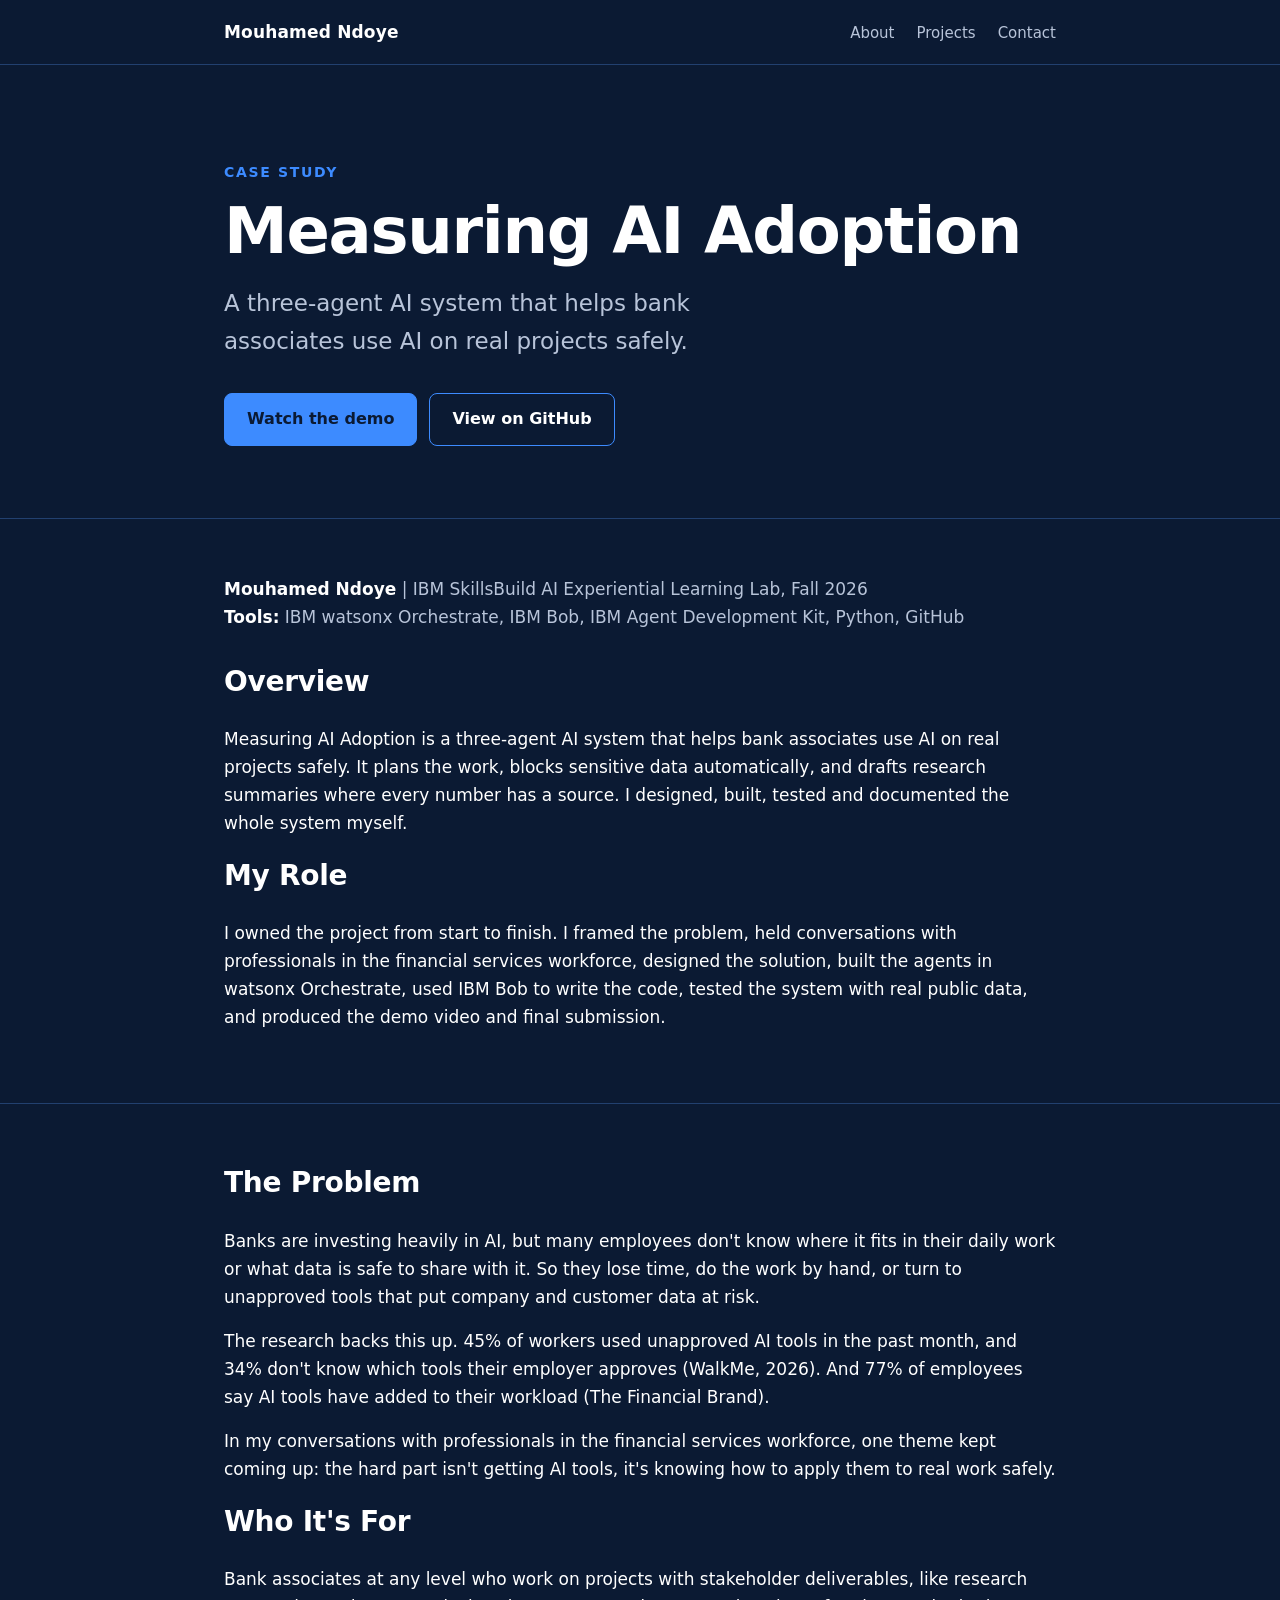
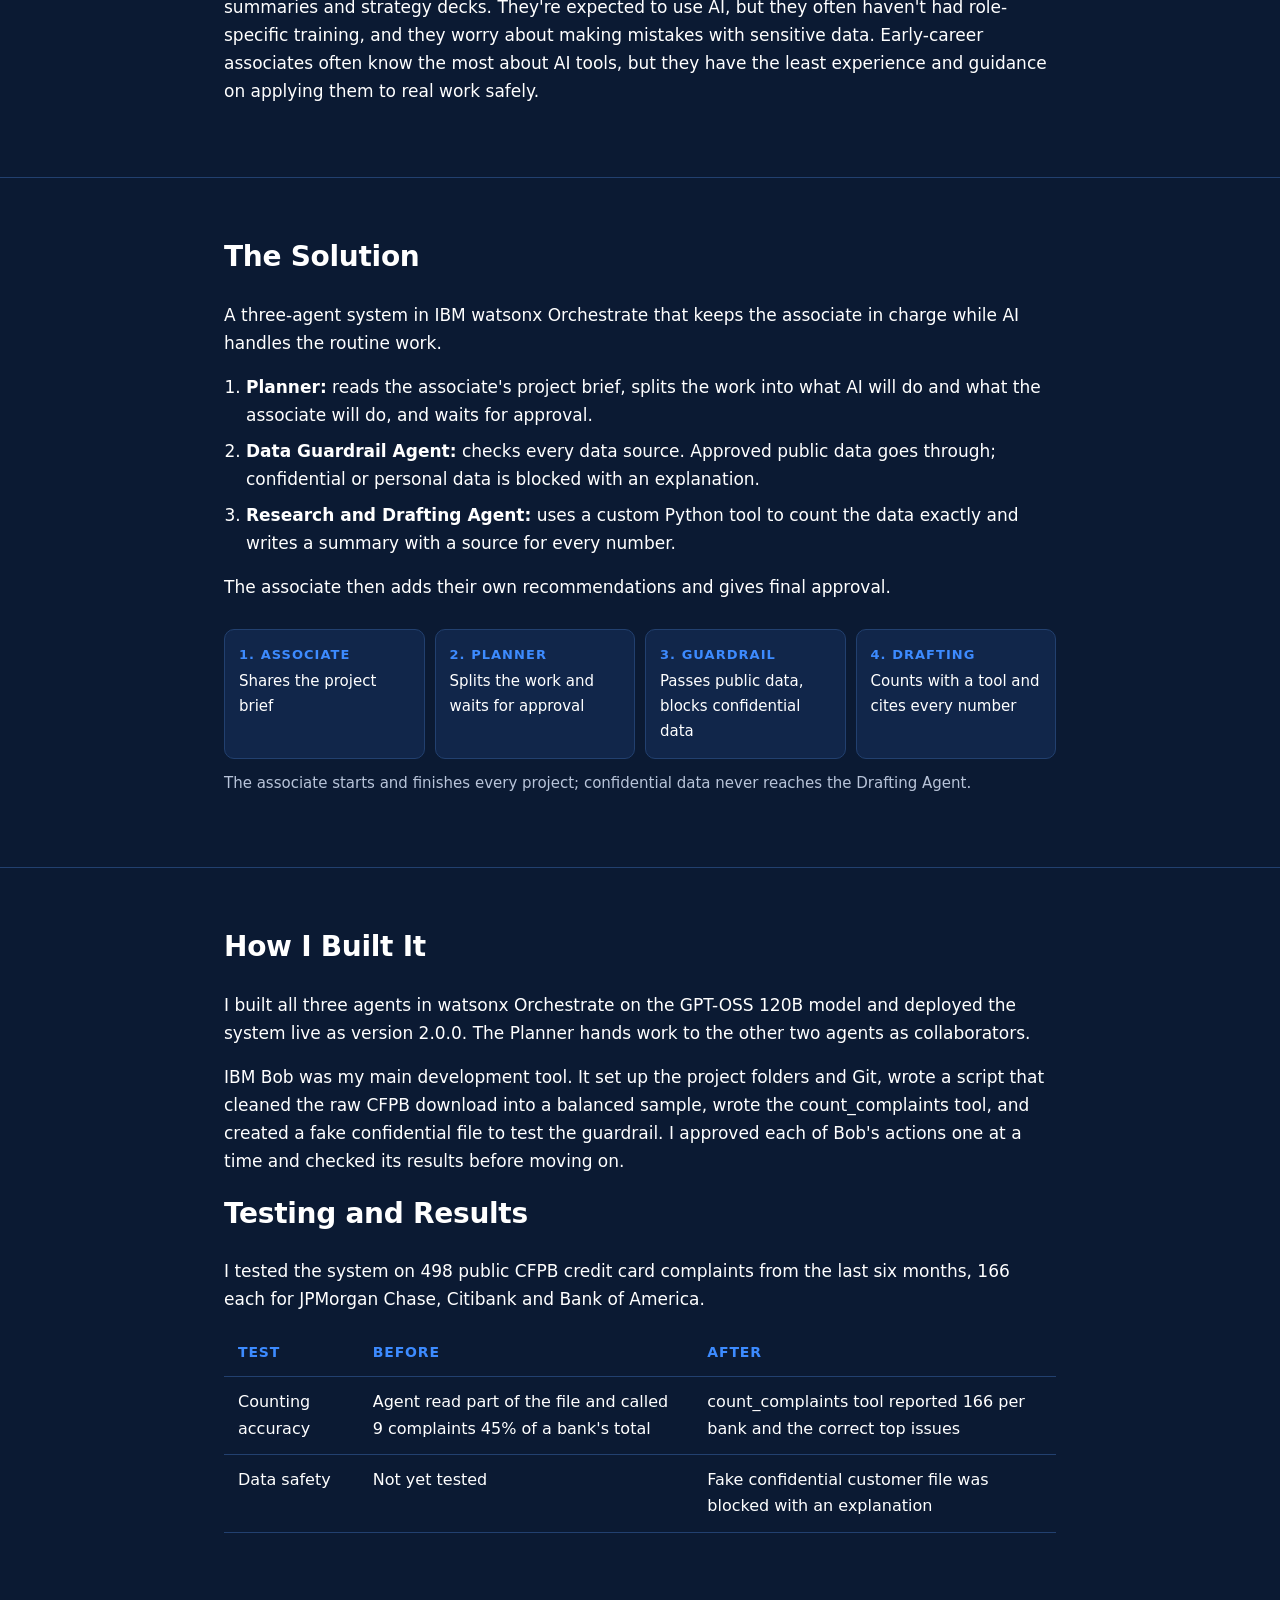
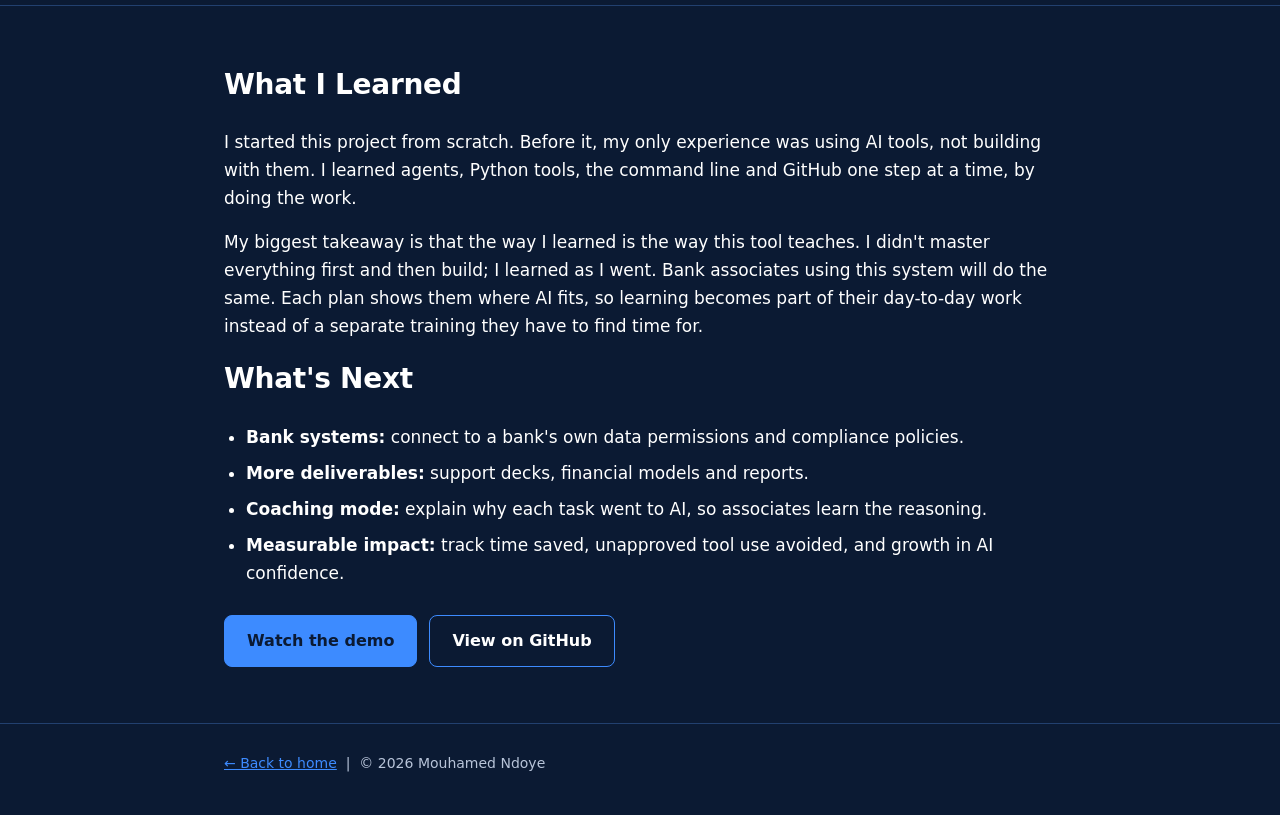
==== case-study.html @ 70a5a9fd "Add files via upload" ====
<!DOCTYPE html>
<html lang="en">
<head>
  <meta charset="UTF-8">
  <meta name="viewport" content="width=device-width, initial-scale=1">
  <title>Measuring AI Adoption | Mouhamed Ndoye</title>
  <meta name="description" content="Case study: a three-agent AI system in IBM watsonx Orchestrate that helps bank associates use AI safely.">
  <link rel="stylesheet" href="style.css">
</head>
<body>
  <nav>
    <div class="wrap">
      <a class="brand" href="index.html">Mouhamed Ndoye</a>
      <ul>
        <li><a href="index.html#about">About</a></li>
        <li><a href="index.html#projects">Projects</a></li>
        <li><a href="index.html#contact">Contact</a></li>
      </ul>
    </div>
  </nav>

  <header class="hero">
    <div class="wrap">
      <p class="eyebrow">Case Study</p>
      <h1>Measuring AI Adoption</h1>
      <p class="lede">A three-agent AI system that helps bank associates use AI on real projects safely.</p>
      <div class="buttons">
        <a class="btn btn-primary" href="https://youtu.be/lvUOonhr5vI" target="_blank" rel="noopener">Watch the demo</a>
        <a class="btn btn-ghost" href="https://github.com/mouhamedrndoye-glitch/measuring-ai-adoption" target="_blank" rel="noopener">View on GitHub</a>
      </div>
    </div>
  </header>

  <main class="case">
    <section>
      <div class="wrap">
        <p class="meta"><strong>Mouhamed Ndoye</strong> | IBM SkillsBuild AI Experiential Learning Lab, Fall 2026<br>
        <strong>Tools:</strong> IBM watsonx Orchestrate, IBM Bob, IBM Agent Development Kit, Python, GitHub</p>

        <h2>Overview</h2>
        <p>Measuring AI Adoption is a three-agent AI system that helps bank associates use AI on real projects safely. It plans the work, blocks sensitive data automatically, and drafts research summaries where every number has a source. I designed, built, tested and documented the whole system myself.</p>

        <h2>My Role</h2>
        <p>I owned the project from start to finish. I framed the problem, held conversations with professionals in the financial services workforce, designed the solution, built the agents in watsonx Orchestrate, used IBM Bob to write the code, tested the system with real public data, and produced the demo video and final submission.</p>
      </div>
    </section>

    <section>
      <div class="wrap">
        <h2>The Problem</h2>
        <p>Banks are investing heavily in AI, but many employees don't know where it fits in their daily work or what data is safe to share with it. So they lose time, do the work by hand, or turn to unapproved tools that put company and customer data at risk.</p>
        <p>The research backs this up. 45% of workers used unapproved AI tools in the past month, and 34% don't know which tools their employer approves (WalkMe, 2026). And 77% of employees say AI tools have added to their workload (The Financial Brand).</p>
        <p>In my conversations with professionals in the financial services workforce, one theme kept coming up: the hard part isn't getting AI tools, it's knowing how to apply them to real work safely.</p>

        <h2>Who It's For</h2>
        <p>Bank associates at any level who work on projects with stakeholder deliverables, like research summaries and strategy decks. They're expected to use AI, but they often haven't had role-specific training, and they worry about making mistakes with sensitive data. Early-career associates often know the most about AI tools, but they have the least experience and guidance on applying them to real work safely.</p>
      </div>
    </section>

    <section>
      <div class="wrap">
        <h2>The Solution</h2>
        <p>A three-agent system in IBM watsonx Orchestrate that keeps the associate in charge while AI handles the routine work.</p>
        <ol>
          <li><strong>Planner:</strong> reads the associate's project brief, splits the work into what AI will do and what the associate will do, and waits for approval.</li>
          <li><strong>Data Guardrail Agent:</strong> checks every data source. Approved public data goes through; confidential or personal data is blocked with an explanation.</li>
          <li><strong>Research and Drafting Agent:</strong> uses a custom Python tool to count the data exactly and writes a summary with a source for every number.</li>
        </ol>
        <p>The associate then adds their own recommendations and gives final approval.</p>

        <div class="flow" aria-label="How the system works">
          <div class="step"><b>1. Associate</b>Shares the project brief</div>
          <div class="step"><b>2. Planner</b>Splits the work and waits for approval</div>
          <div class="step"><b>3. Guardrail</b>Passes public data, blocks confidential data</div>
          <div class="step"><b>4. Drafting</b>Counts with a tool and cites every number</div>
        </div>
        <p class="caption">The associate starts and finishes every project; confidential data never reaches the Drafting Agent.</p>
      </div>
    </section>

    <section>
      <div class="wrap">
        <h2>How I Built It</h2>
        <p>I built all three agents in watsonx Orchestrate on the GPT-OSS 120B model and deployed the system live as version 2.0.0. The Planner hands work to the other two agents as collaborators.</p>
        <p>IBM Bob was my main development tool. It set up the project folders and Git, wrote a script that cleaned the raw CFPB download into a balanced sample, wrote the count_complaints tool, and created a fake confidential file to test the guardrail. I approved each of Bob's actions one at a time and checked its results before moving on.</p>

        <h2>Testing and Results</h2>
        <p>I tested the system on 498 public CFPB credit card complaints from the last six months, 166 each for JPMorgan Chase, Citibank and Bank of America.</p>
        <table>
          <thead>
            <tr><th>Test</th><th>Before</th><th>After</th></tr>
          </thead>
          <tbody>
            <tr>
              <td>Counting accuracy</td>
              <td>Agent read part of the file and called 9 complaints 45% of a bank's total</td>
              <td>count_complaints tool reported 166 per bank and the correct top issues</td>
            </tr>
            <tr>
              <td>Data safety</td>
              <td>Not yet tested</td>
              <td>Fake confidential customer file was blocked with an explanation</td>
            </tr>
          </tbody>
        </table>
      </div>
    </section>

    <section>
      <div class="wrap">
        <h2>What I Learned</h2>
        <p>I started this project from scratch. Before it, my only experience was using AI tools, not building with them. I learned agents, Python tools, the command line and GitHub one step at a time, by doing the work.</p>
        <p>My biggest takeaway is that the way I learned is the way this tool teaches. I didn't master everything first and then build; I learned as I went. Bank associates using this system will do the same. Each plan shows them where AI fits, so learning becomes part of their day-to-day work instead of a separate training they have to find time for.</p>

        <h2>What's Next</h2>
        <ul>
          <li><strong>Bank systems:</strong> connect to a bank's own data permissions and compliance policies.</li>
          <li><strong>More deliverables:</strong> support decks, financial models and reports.</li>
          <li><strong>Coaching mode:</strong> explain why each task went to AI, so associates learn the reasoning.</li>
          <li><strong>Measurable impact:</strong> track time saved, unapproved tool use avoided, and growth in AI confidence.</li>
        </ul>

        <div class="buttons" style="margin-top:28px">
          <a class="btn btn-primary" href="https://youtu.be/lvUOonhr5vI" target="_blank" rel="noopener">Watch the demo</a>
          <a class="btn btn-ghost" href="https://github.com/mouhamedrndoye-glitch/measuring-ai-adoption" target="_blank" rel="noopener">View on GitHub</a>
        </div>
      </div>
    </section>
  </main>

  <footer>
    <div class="wrap"><a href="index.html">&larr; Back to home</a> &nbsp;|&nbsp; &copy; 2026 Mouhamed Ndoye</div>
  </footer>
</body>
</html>
---- style.css ----
:root {
  --bg: #0b1a33;
  --bg-2: #11264a;
  --line: #22406f;
  --text: #ffffff;
  --muted: #b8c4d9;
  --accent: #3d8bff;
  --accent-ink: #0b1a33;
}

* { box-sizing: border-box; }

html { scroll-behavior: smooth; }

body {
  margin: 0;
  background: var(--bg);
  color: var(--text);
  font-family: "Inter", system-ui, -apple-system, "Segoe UI", Roboto, sans-serif;
  font-size: 17px;
  line-height: 1.65;
}

a { color: var(--accent); }

.wrap {
  max-width: 880px;
  margin: 0 auto;
  padding: 0 24px;
}

/* Navigation */
nav {
  border-bottom: 1px solid var(--line);
}
nav .wrap {
  display: flex;
  align-items: center;
  justify-content: space-between;
  gap: 16px;
  padding-top: 18px;
  padding-bottom: 18px;
}
nav .brand {
  color: var(--text);
  font-weight: 700;
  text-decoration: none;
  letter-spacing: 0.01em;
}
nav ul {
  list-style: none;
  display: flex;
  gap: 22px;
  margin: 0;
  padding: 0;
}
nav ul a {
  color: var(--muted);
  text-decoration: none;
  font-size: 15px;
}
nav ul a:hover { color: var(--text); }

/* Hero */
.hero {
  padding: 96px 0 72px;
}
.eyebrow {
  color: var(--accent);
  font-size: 14px;
  font-weight: 600;
  letter-spacing: 0.12em;
  text-transform: uppercase;
  margin: 0 0 14px;
}
h1 {
  font-size: clamp(40px, 7vw, 64px);
  line-height: 1.05;
  margin: 0 0 20px;
  letter-spacing: -0.02em;
}
.lede {
  font-size: clamp(19px, 2.6vw, 23px);
  color: var(--muted);
  max-width: 34ch;
  margin: 0 0 32px;
}

/* Sections */
section { padding: 56px 0; border-top: 1px solid var(--line); }
h2 {
  font-size: 28px;
  margin: 0 0 20px;
  letter-spacing: -0.01em;
}
h3 { font-size: 21px; margin: 0 0 8px; }
p { margin: 0 0 16px; }
.muted { color: var(--muted); }

/* Buttons */
.buttons { display: flex; flex-wrap: wrap; gap: 12px; }
.btn {
  display: inline-block;
  padding: 12px 22px;
  border-radius: 8px;
  font-weight: 600;
  font-size: 16px;
  text-decoration: none;
  border: 1.5px solid var(--accent);
  transition: background 0.15s, color 0.15s;
}
.btn-primary { background: var(--accent); color: var(--accent-ink); }
.btn-primary:hover { background: #6aa6ff; border-color: #6aa6ff; }
.btn-ghost { background: transparent; color: var(--text); }
.btn-ghost:hover { background: var(--accent); color: var(--accent-ink); }

/* Project card */
.card {
  display: block;
  background: var(--bg-2);
  border: 1px solid var(--line);
  border-radius: 14px;
  padding: 28px;
  color: var(--text);
  text-decoration: none;
  transition: border-color 0.15s, transform 0.15s;
}
.card:hover { border-color: var(--accent); transform: translateY(-2px); }
.card p { color: var(--muted); }
.tags { display: flex; flex-wrap: wrap; gap: 8px; margin: 18px 0; }
.tag {
  font-size: 13px;
  padding: 4px 10px;
  border-radius: 999px;
  border: 1px solid var(--line);
  color: var(--muted);
}
.card .more { color: var(--accent); font-weight: 600; }

/* Contact list */
.contact { list-style: none; padding: 0; margin: 0 0 24px; }
.contact li { margin-bottom: 8px; }
.contact span { color: var(--muted); display: inline-block; min-width: 90px; }

/* Case study */
.meta { color: var(--muted); margin-bottom: 28px; }
.meta strong { color: var(--text); }
.case ol, .case ul { padding-left: 22px; margin: 0 0 16px; }
.case li { margin-bottom: 8px; }

.flow {
  display: grid;
  grid-template-columns: repeat(4, 1fr);
  gap: 10px;
  margin: 28px 0 12px;
}
.step {
  background: var(--bg-2);
  border: 1px solid var(--line);
  border-radius: 10px;
  padding: 14px;
  font-size: 15px;
}
.step b { display: block; color: var(--accent); font-size: 13px; letter-spacing: 0.08em; text-transform: uppercase; margin-bottom: 4px; }
.caption { font-size: 15px; color: var(--muted); }

table {
  width: 100%;
  border-collapse: collapse;
  margin: 8px 0 16px;
  font-size: 16px;
}
th, td {
  text-align: left;
  vertical-align: top;
  padding: 12px 14px;
  border-bottom: 1px solid var(--line);
}
th { color: var(--accent); font-size: 14px; text-transform: uppercase; letter-spacing: 0.06em; }

footer {
  border-top: 1px solid var(--line);
  padding: 28px 0 40px;
  color: var(--muted);
  font-size: 14px;
}

/* Phones */
@media (max-width: 640px) {
  body { font-size: 16px; }
  .wrap { padding: 0 16px; }
  nav ul { gap: 14px; }
  .hero { padding: 64px 0 48px; }
  .flow { grid-template-columns: 1fr 1fr; }
  th, td { padding: 10px 8px; }
}
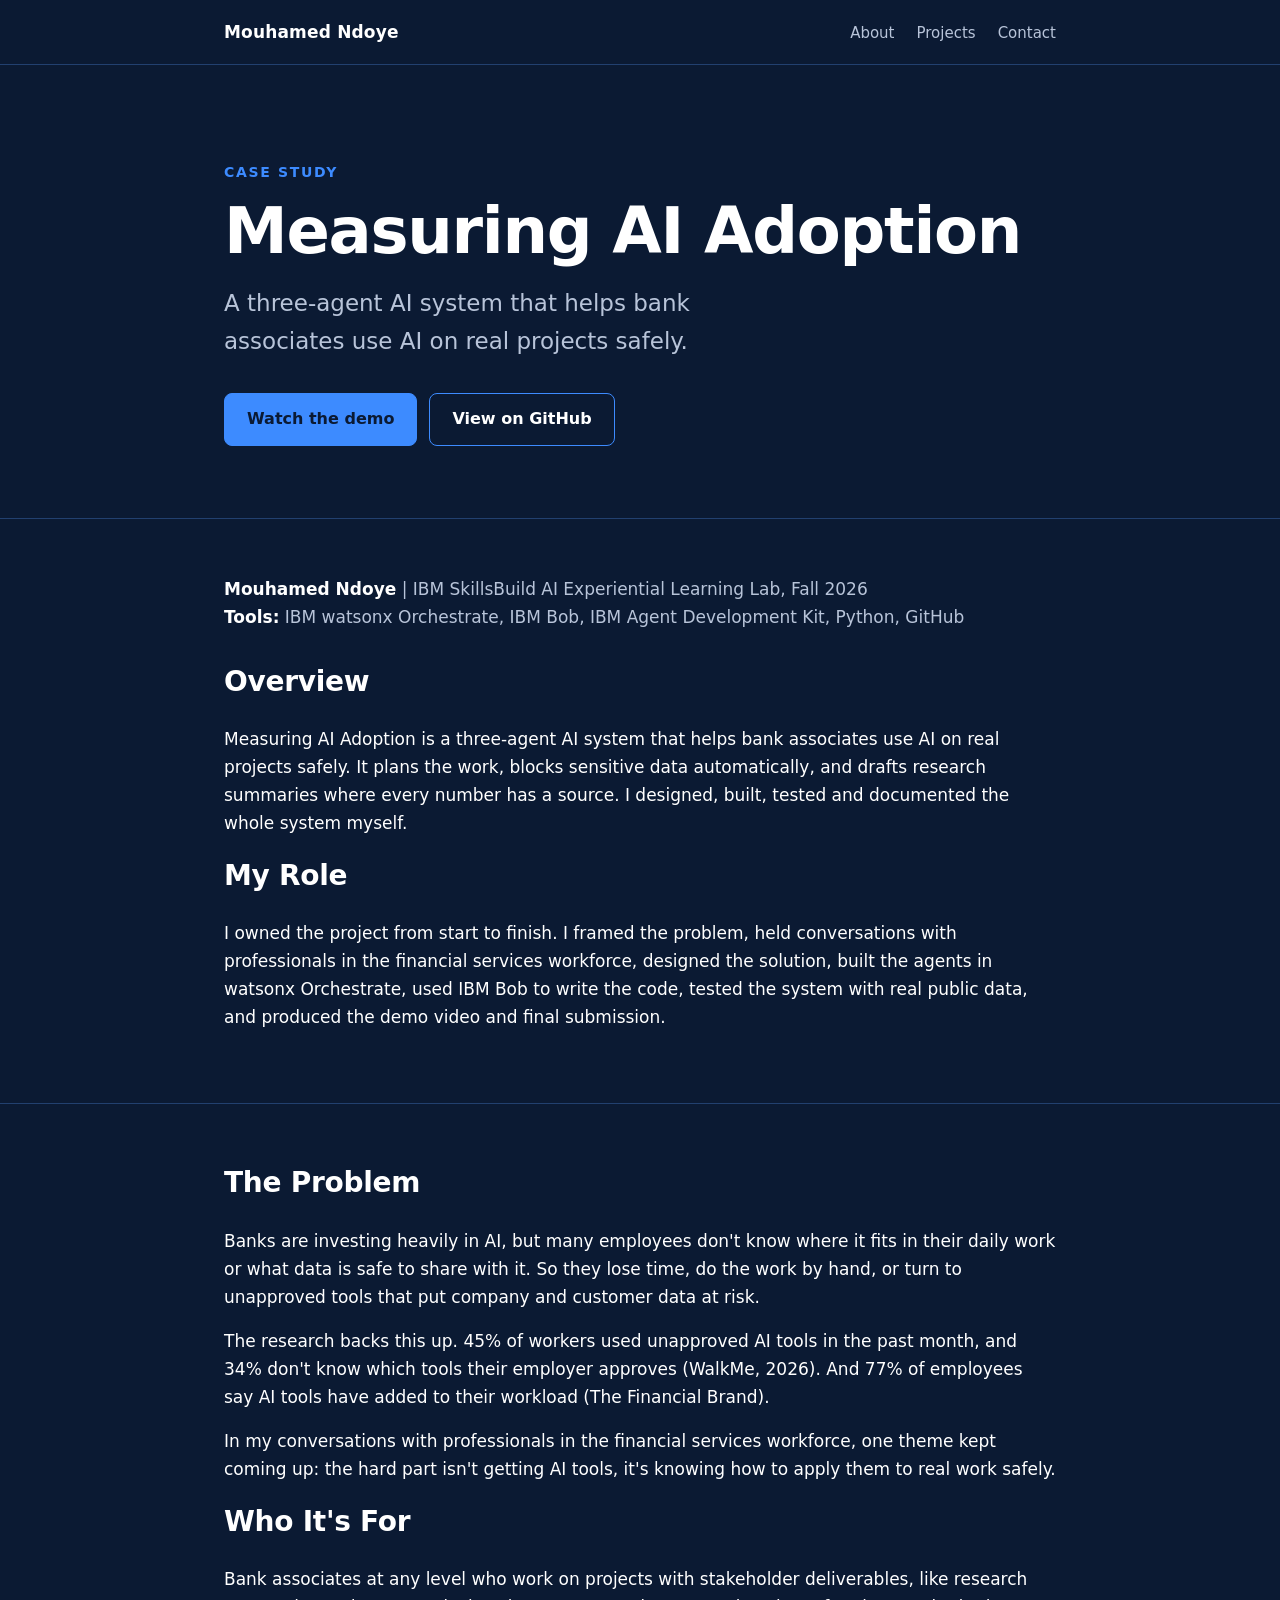
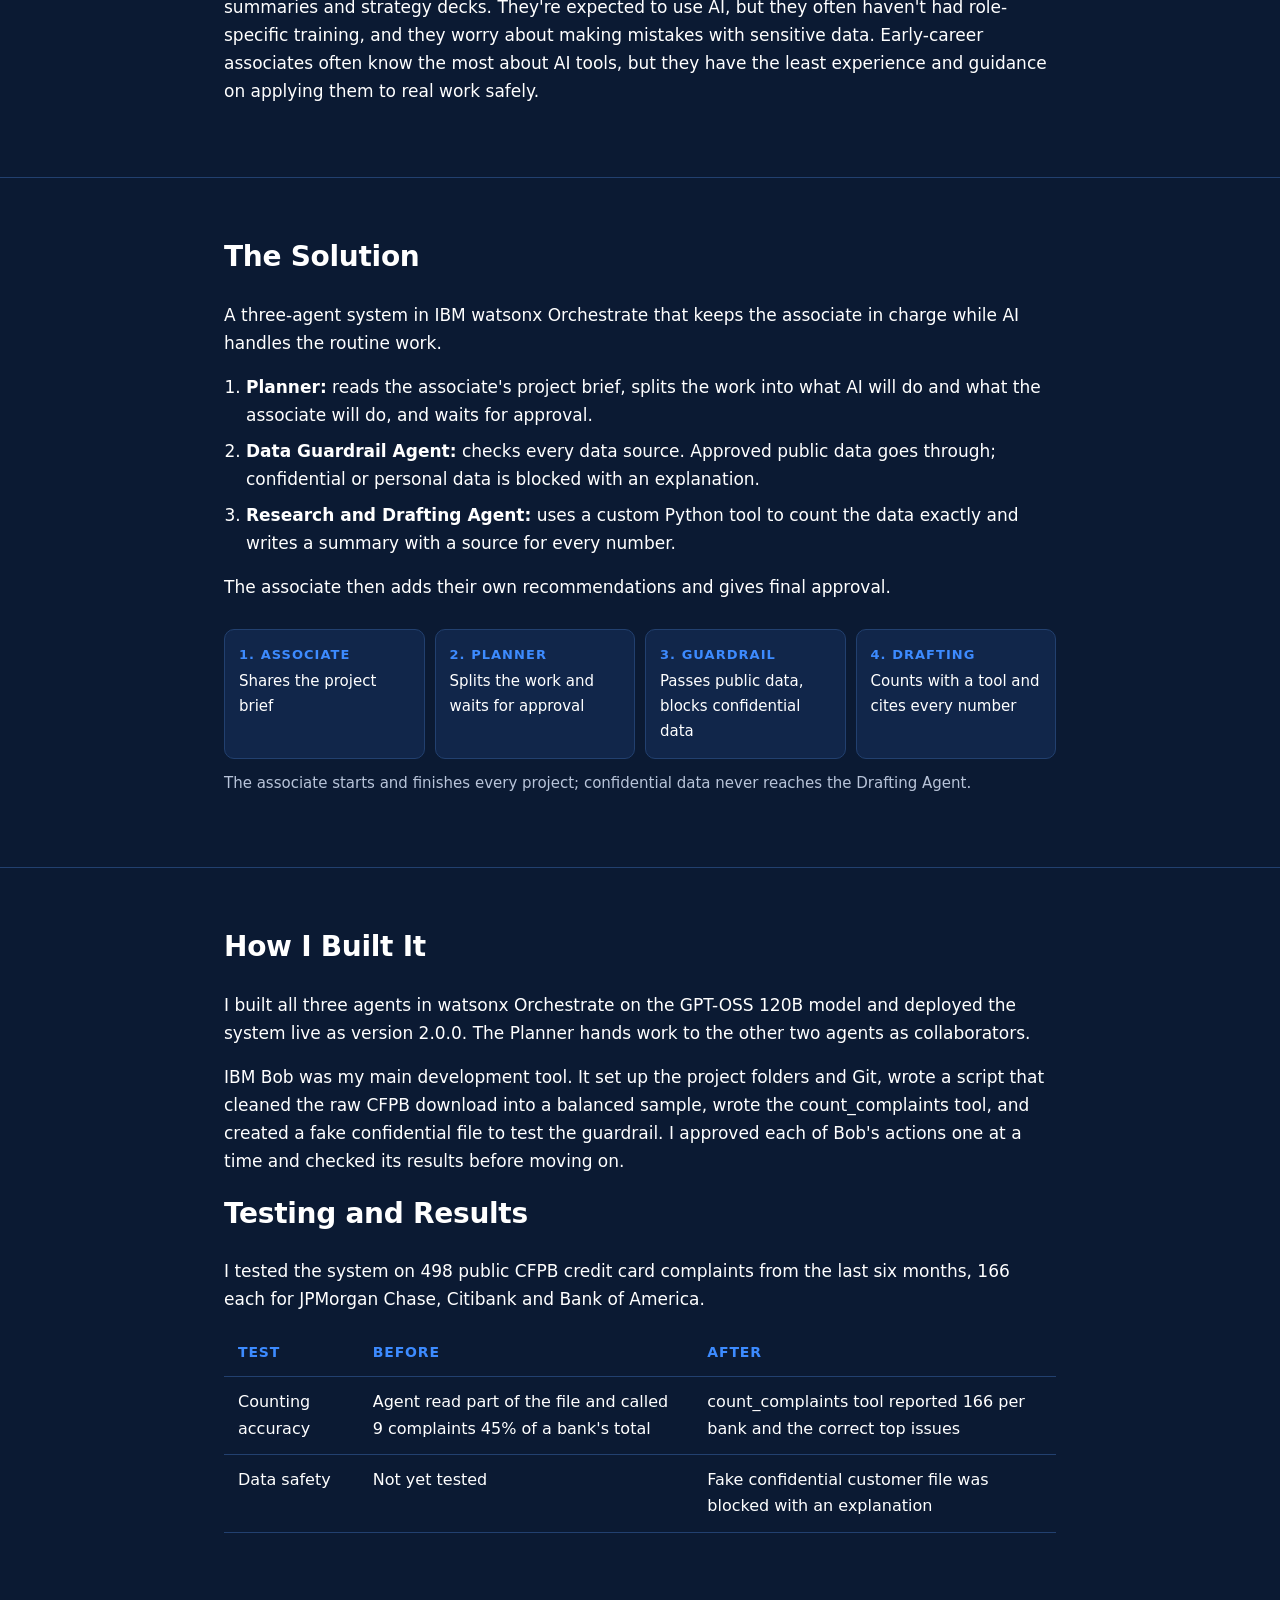
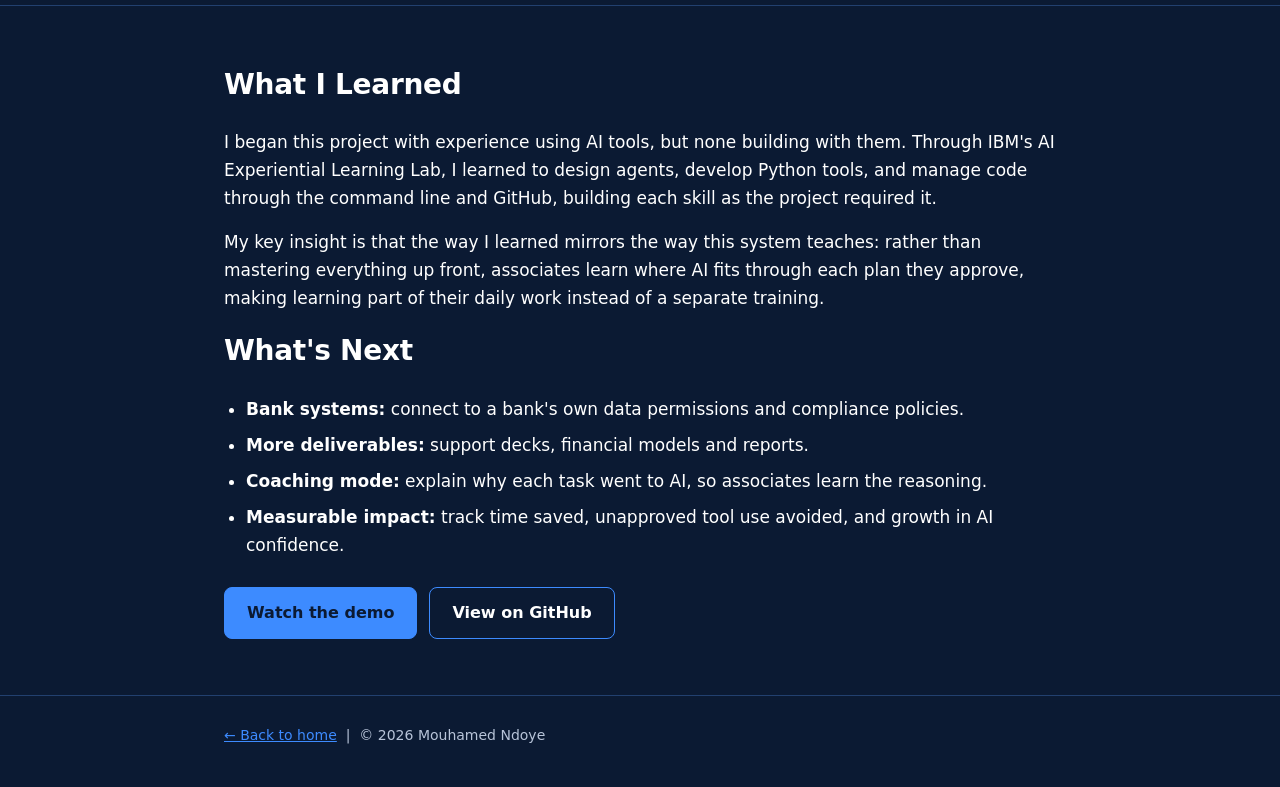
==== commit bc585090: "Add files via upload" ====
--- a/case-study.html
+++ b/case-study.html
@@ -109,8 +109,8 @@
     <section>
       <div class="wrap">
         <h2>What I Learned</h2>
-        <p>I started this project from scratch. Before it, my only experience was using AI tools, not building with them. I learned agents, Python tools, the command line and GitHub one step at a time, by doing the work.</p>
-        <p>My biggest takeaway is that the way I learned is the way this tool teaches. I didn't master everything first and then build; I learned as I went. Bank associates using this system will do the same. Each plan shows them where AI fits, so learning becomes part of their day-to-day work instead of a separate training they have to find time for.</p>
+        <p>I began this project with experience using AI tools, but none building with them. Through IBM's AI Experiential Learning Lab, I learned to design agents, develop Python tools, and manage code through the command line and GitHub, building each skill as the project required it.</p>
+        <p>My key insight is that the way I learned mirrors the way this system teaches: rather than mastering everything up front, associates learn where AI fits through each plan they approve, making learning part of their daily work instead of a separate training.</p>
 
         <h2>What's Next</h2>
         <ul>
--- a/style.css
+++ b/style.css
@@ -86,6 +86,22 @@
   margin: 0 0 32px;
 }
 
+.hero-grid {
+  display: grid;
+  grid-template-columns: 1fr 300px;
+  gap: 48px;
+  align-items: center;
+}
+.portrait {
+  width: 100%;
+  aspect-ratio: 4 / 5;
+  object-fit: cover;
+  object-position: center top;
+  border-radius: 16px;
+  border: 1px solid var(--line);
+  box-shadow: 0 0 0 6px rgba(61, 139, 255, 0.12);
+}
+
 /* Sections */
 section { padding: 56px 0; border-top: 1px solid var(--line); }
 h2 {
@@ -190,7 +206,9 @@
   body { font-size: 16px; }
   .wrap { padding: 0 16px; }
   nav ul { gap: 14px; }
-  .hero { padding: 64px 0 48px; }
+  .hero { padding: 48px 0 48px; }
+  .hero-grid { grid-template-columns: 1fr; gap: 32px; }
+  .portrait { max-width: 260px; order: -1; }
   .flow { grid-template-columns: 1fr 1fr; }
   th, td { padding: 10px 8px; }
 }
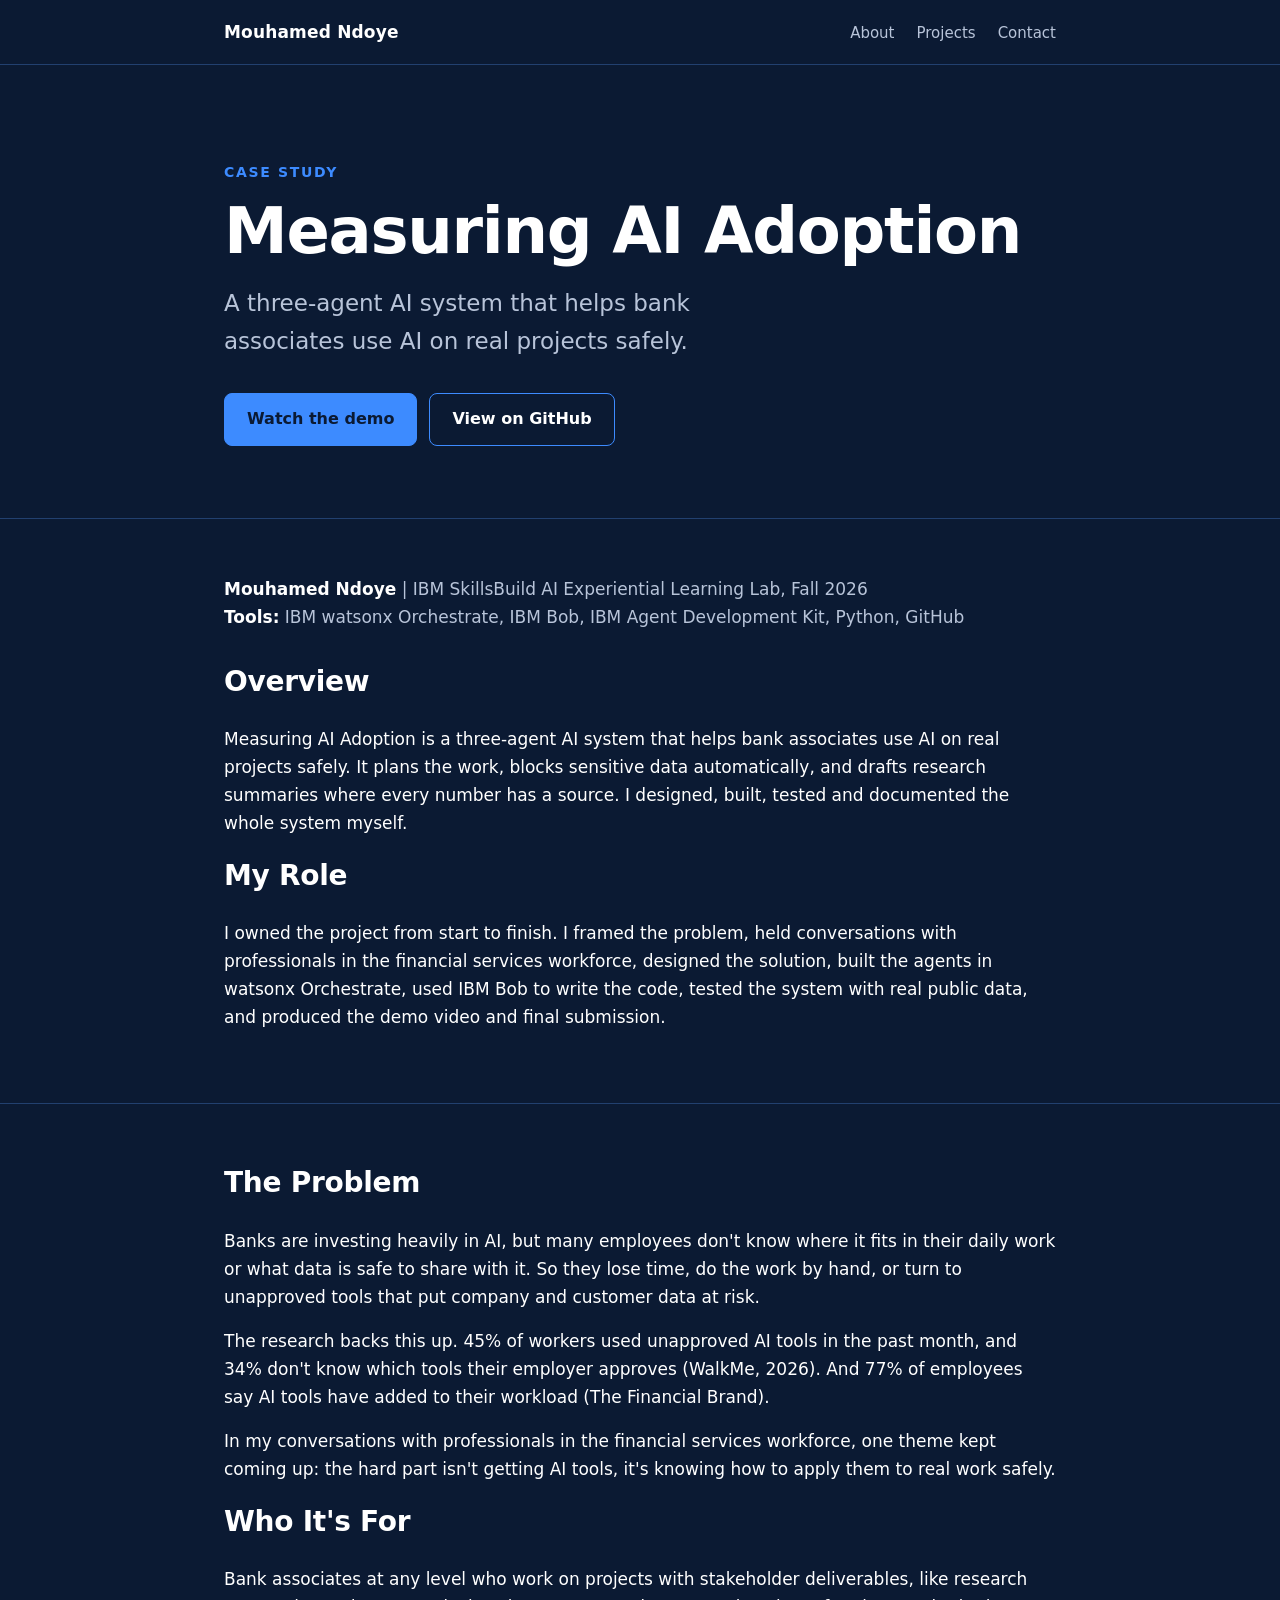
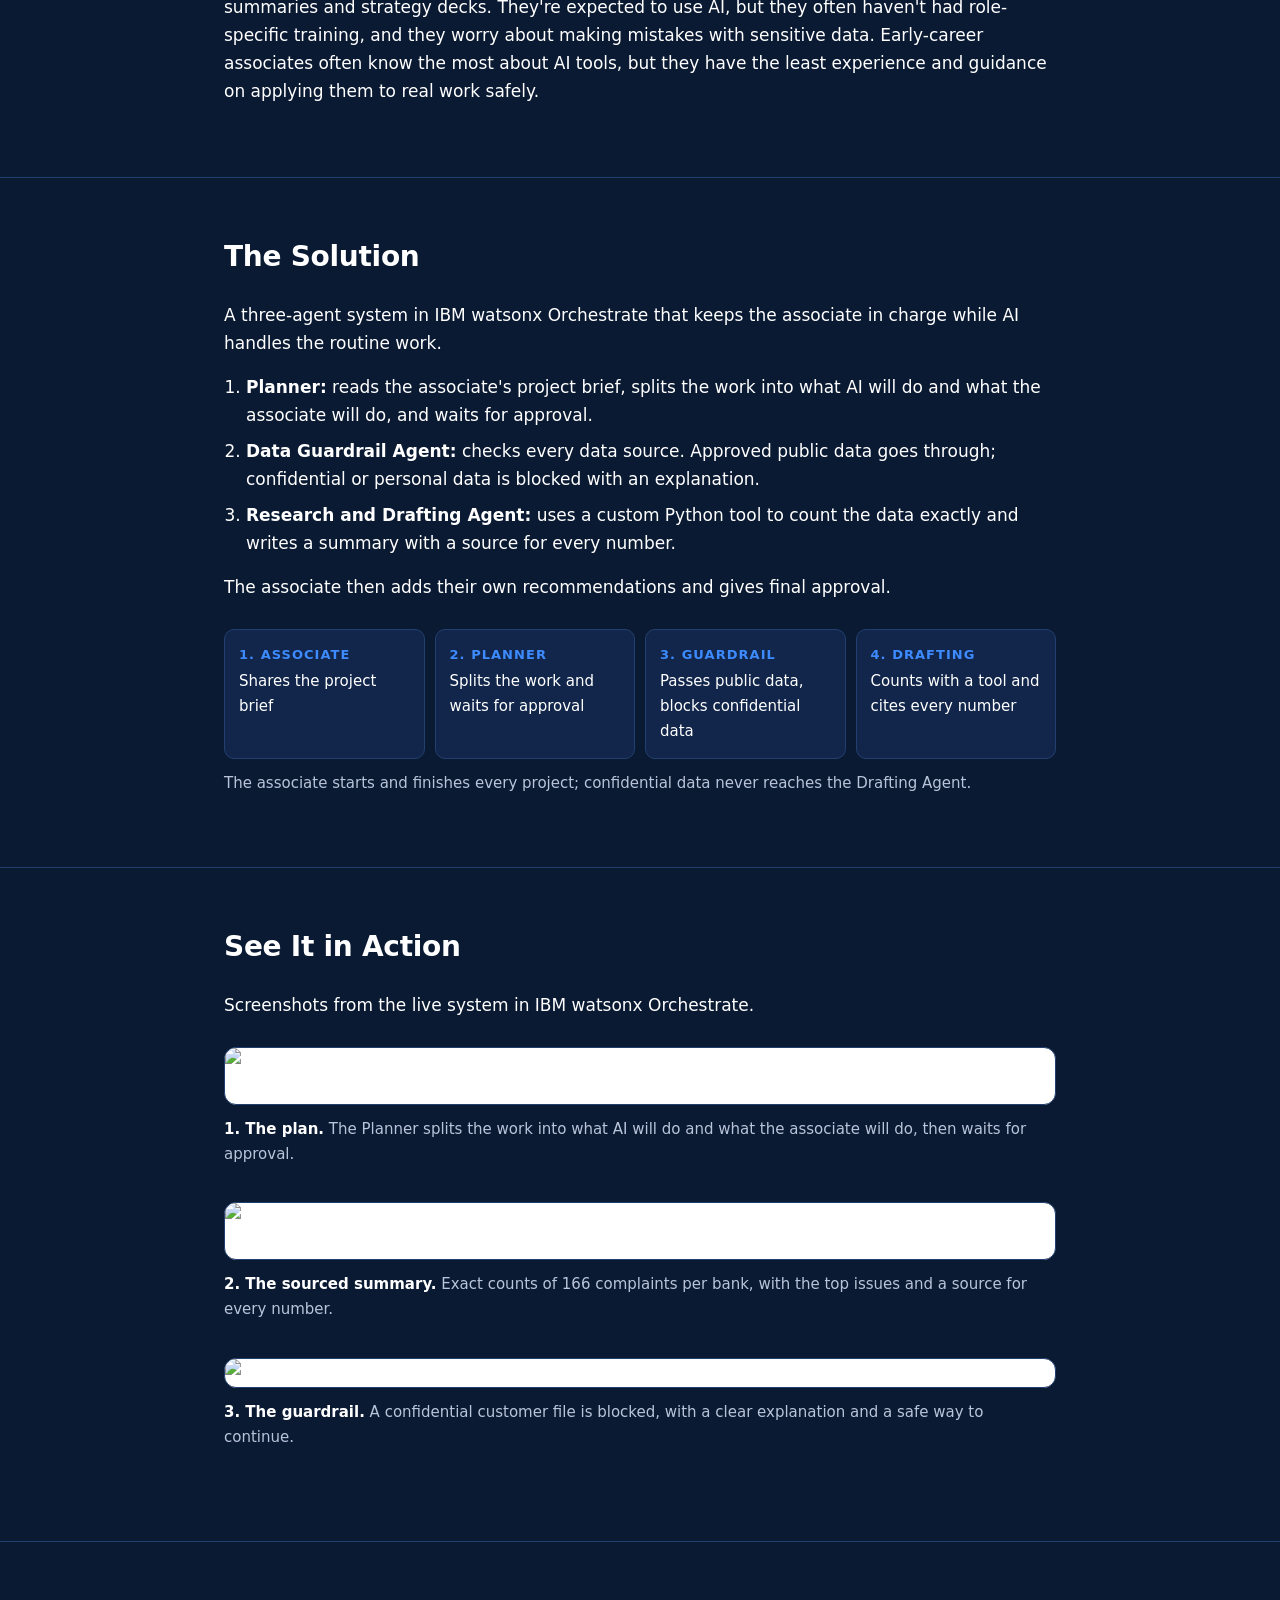
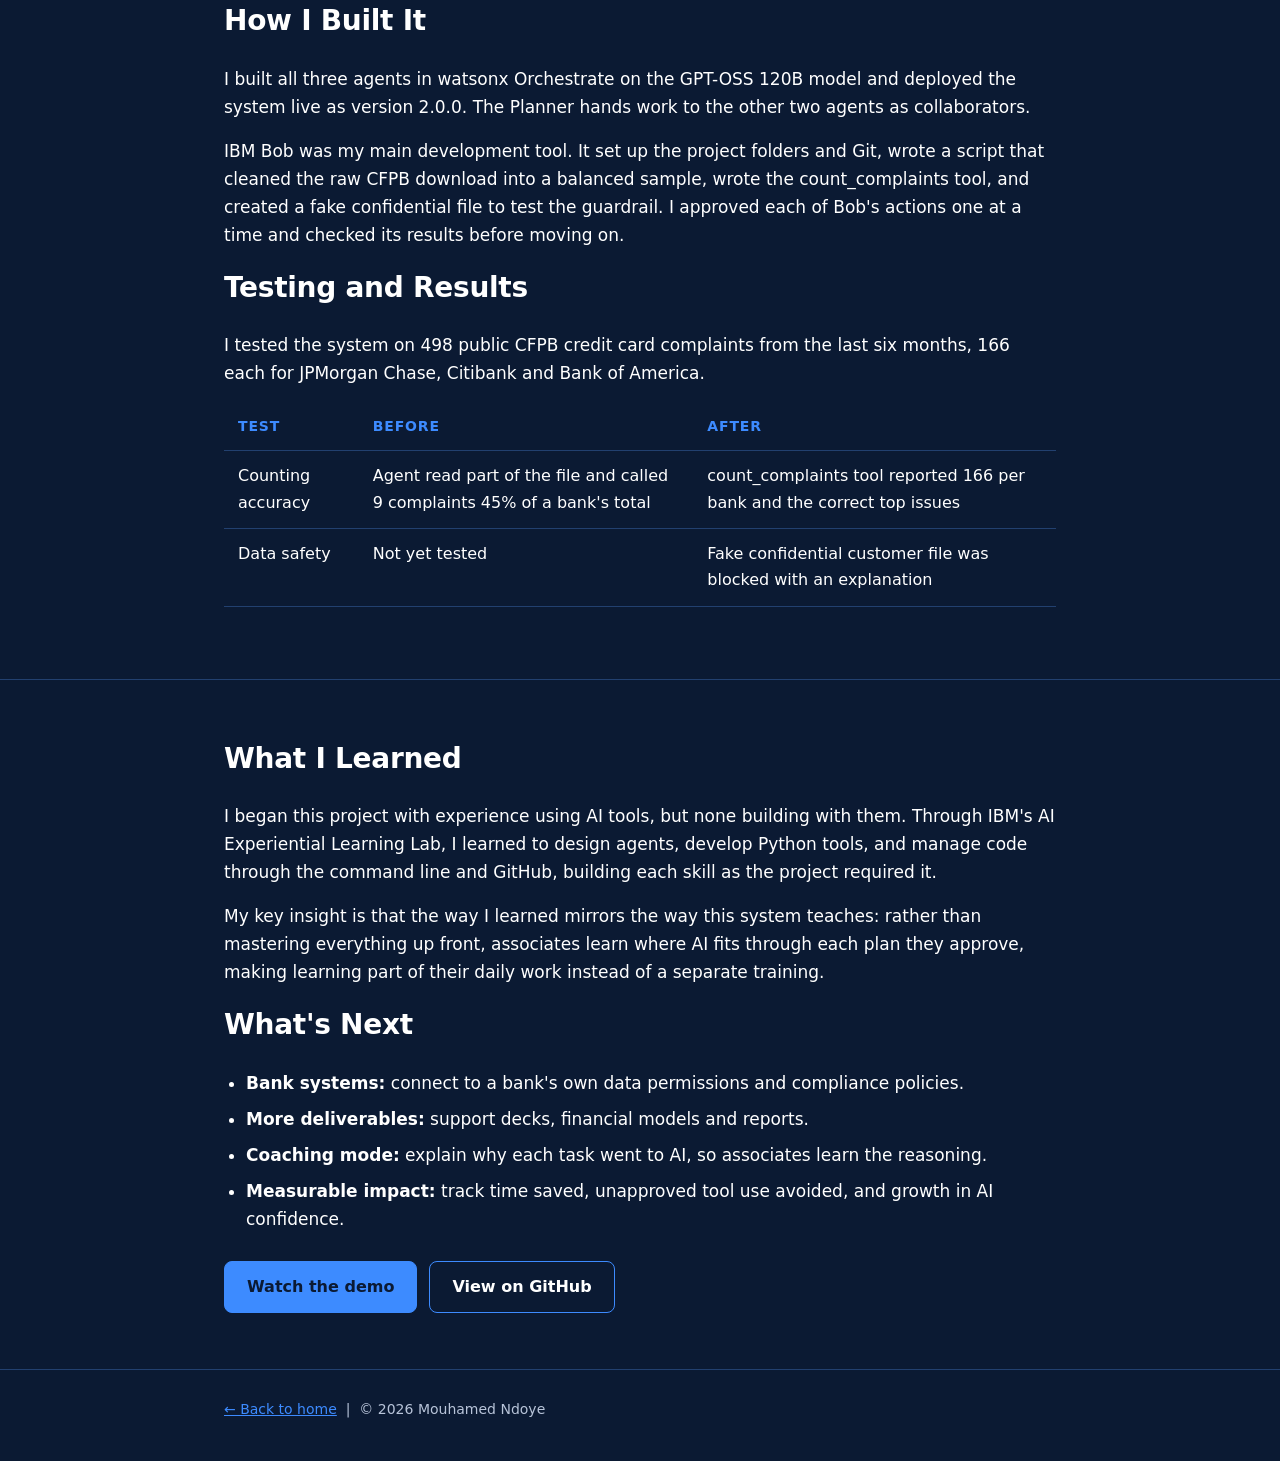
==== commit caa39a0a: "Add files via upload" ====
--- a/case-study.html
+++ b/case-study.html
@@ -80,6 +80,28 @@
 
     <section>
       <div class="wrap">
+        <h2>See It in Action</h2>
+        <p>Screenshots from the live system in IBM watsonx Orchestrate.</p>
+
+        <figure class="shot">
+          <img src="plan.png" alt="The Planner splits the project into what AI will do and what the associate will do, then waits for approval" loading="lazy">
+          <figcaption><b>1. The plan.</b> The Planner splits the work into what AI will do and what the associate will do, then waits for approval.</figcaption>
+        </figure>
+
+        <figure class="shot">
+          <img src="summary.png" alt="Research summary showing 166 complaints per bank with the top five issues, each with a source" loading="lazy">
+          <figcaption><b>2. The sourced summary.</b> Exact counts of 166 complaints per bank, with the top issues and a source for every number.</figcaption>
+        </figure>
+
+        <figure class="shot">
+          <img src="blocked.png" alt="The Data Guardrail Agent blocks a confidential customer accounts file and explains why" loading="lazy">
+          <figcaption><b>3. The guardrail.</b> A confidential customer file is blocked, with a clear explanation and a safe way to continue.</figcaption>
+        </figure>
+      </div>
+    </section>
+
+    <section>
+      <div class="wrap">
         <h2>How I Built It</h2>
         <p>I built all three agents in watsonx Orchestrate on the GPT-OSS 120B model and deployed the system live as version 2.0.0. The Planner hands work to the other two agents as collaborators.</p>
         <p>IBM Bob was my main development tool. It set up the project folders and Git, wrote a script that cleaned the raw CFPB download into a balanced sample, wrote the count_complaints tool, and created a fake confidential file to test the guardrail. I approved each of Bob's actions one at a time and checked its results before moving on.</p>
--- a/style.css
+++ b/style.css
@@ -179,6 +179,22 @@
 }
 .step b { display: block; color: var(--accent); font-size: 13px; letter-spacing: 0.08em; text-transform: uppercase; margin-bottom: 4px; }
 .caption { font-size: 15px; color: var(--muted); }
+
+.shot { margin: 28px 0 36px; }
+.shot img {
+  display: block;
+  width: 100%;
+  height: auto;
+  border-radius: 12px;
+  border: 1px solid var(--line);
+  background: #fff;
+}
+.shot figcaption {
+  margin-top: 12px;
+  font-size: 15px;
+  color: var(--muted);
+}
+.shot figcaption b { color: var(--text); }
 
 table {
   width: 100%;
